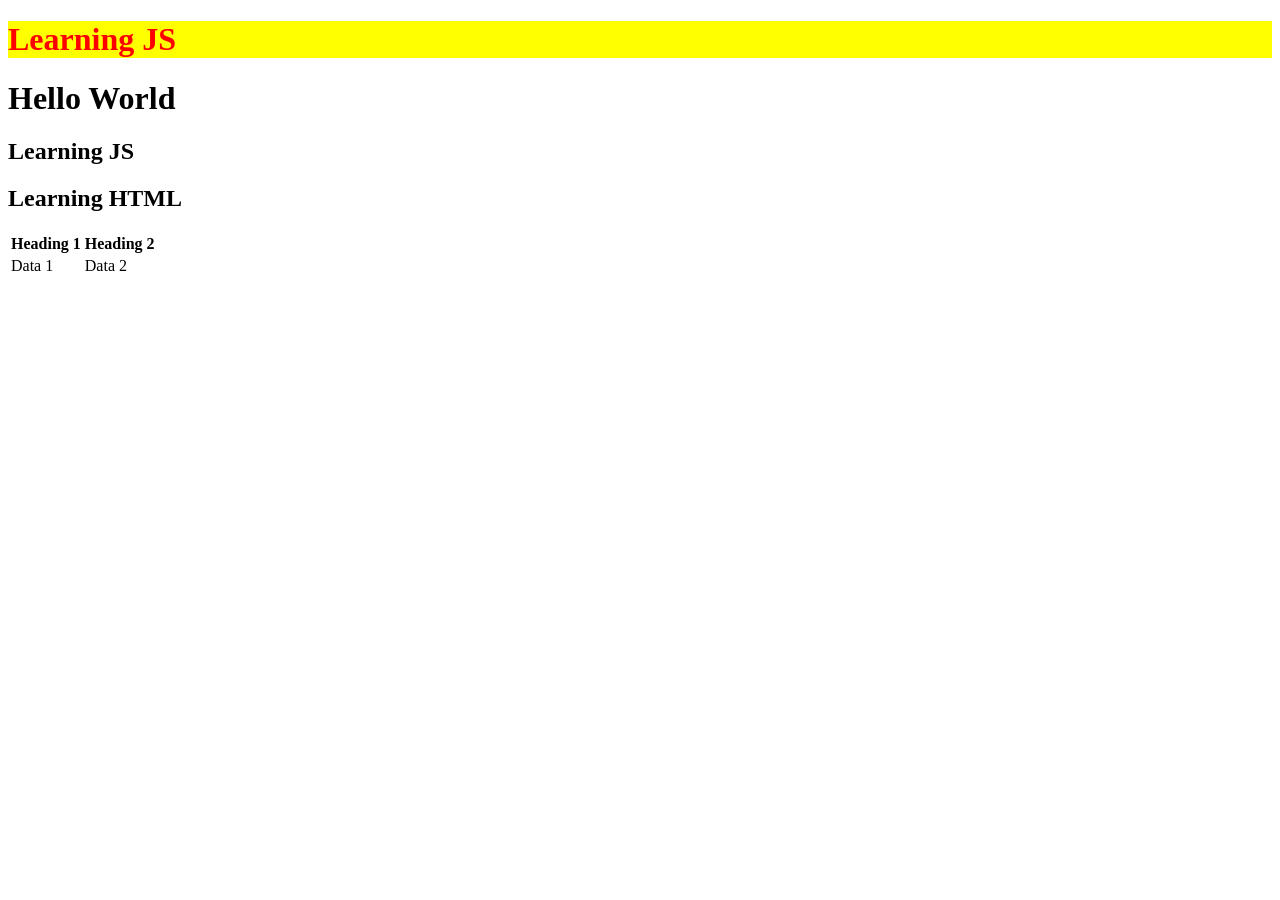
==== index.html @ 62aa4469 "Initial commit" ====
<!DOCTYPE html>
<html lang="en">
<head>
    <meta charset="UTF-8">
    <meta name="viewport" content="width=device-width, initial-scale=1.0">
    <title>Learning JS</title>
</head>

<body>

    <header>
        <h1>Learning JS</h1>
        <h1 class="c e">Another Heading</h1>

        <h2>Learning JS</h2>
        <h2>Learning HTML</h2>
    </header>
    <table>
        <tr>
            <th>Heading 1</th>
            <th>Heading 2</th>
        </tr>
        <tr>
            <td>Data 1</td>
            <td>Data 2</td>
        </tr>
    <script src="index.js"></script>

</body>
</html>
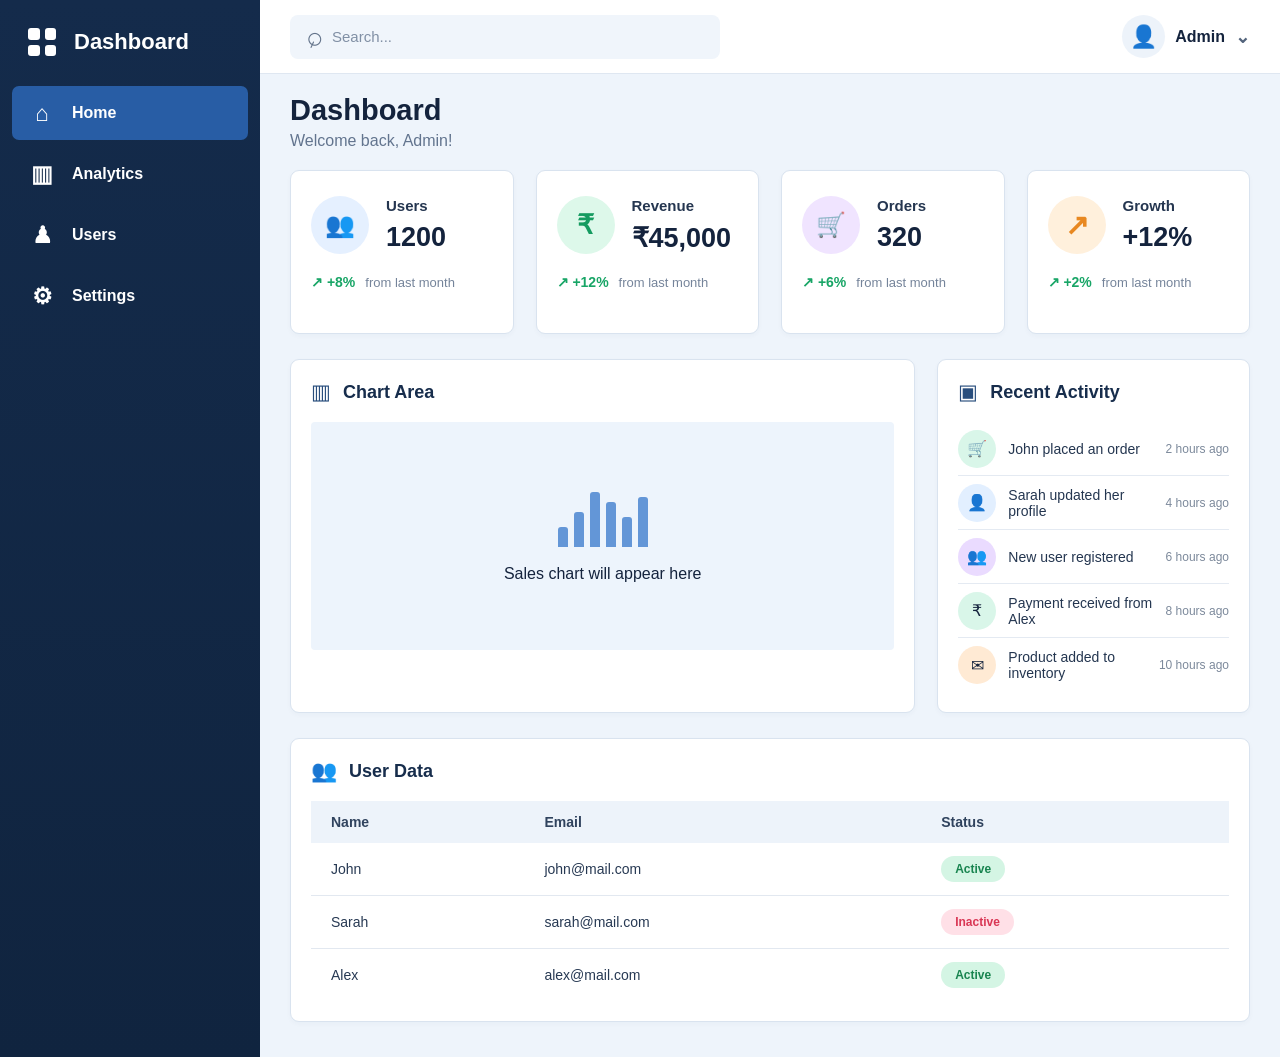
==== commit 3052df43: "Add new files" ====
--- a/index.html
+++ b/index.html
@@ -1,30 +1,613 @@
 <!DOCTYPE html>
 <html lang="en">
+
 <head>
     <meta charset="UTF-8">
     <meta name="viewport" content="width=device-width, initial-scale=1.0">
-    <title>Learning JS</title>
+
+    <title>Responsive Dashboard</title>
+
+    <link rel="stylesheet" href="style.css">
+    <script src="search.js" defer></script>
 </head>
 
 <body>
 
-    <header>
-        <h1>Learning JS</h1>
-        <h1 class="c e">Another Heading</h1>
-
-        <h2>Learning JS</h2>
-        <h2>Learning HTML</h2>
-    </header>
-    <table>
-        <tr>
-            <th>Heading 1</th>
-            <th>Heading 2</th>
-        </tr>
-        <tr>
-            <td>Data 1</td>
-            <td>Data 2</td>
-        </tr>
-    <script src="index.js"></script>
+    <div class="dashboard">
+
+        <!-- ================= SIDEBAR ================= -->
+
+        <aside class="sidebar">
+
+            <div class="sidebar-title">
+
+                <div class="dashboard-icon">
+                    <span></span>
+                    <span></span>
+                    <span></span>
+                    <span></span>
+                </div>
+
+                <h2>Dashboard</h2>
+
+            </div>
+
+
+            <nav class="sidebar-nav">
+
+                <a href="index.html" class="nav-item active">
+                    <span class="nav-icon">⌂</span>
+                    <span>Home</span>
+                </a>
+
+                <a href="analytics.html" class="nav-item">
+                    <span class="nav-icon">▥</span>
+                    <span>Analytics</span>
+                </a>
+
+                <a href="users.html" class="nav-item">
+                    <span class="nav-icon">♟</span>
+                    <span>Users</span>
+                </a>
+
+                <a href="settings.html" class="nav-item">
+                    <span class="nav-icon">⚙</span>
+                    <span>Settings</span>
+                </a>
+
+            </nav>
+
+        </aside>
+
+
+
+        <!-- ================= HEADER ================= -->
+
+        <header class="header">
+
+            <div class="search-box">
+
+                <span class="search-icon">⌕</span>
+
+                <input
+                    type="text"
+                    class="search"
+                    placeholder="Search..."
+                >
+
+            </div>
+
+
+            <div class="profile">
+
+                <div class="profile-circle">
+                    👤
+                </div>
+
+                <span>Admin</span>
+
+                <span class="dropdown">
+                    ⌄
+                </span>
+
+            </div>
+
+        </header>
+
+
+
+        <!-- ================= MAIN ================= -->
+
+        <main class="main">
+
+
+            <!-- ================= WELCOME ================= -->
+
+            <section class="welcome">
+
+                <h1>Dashboard</h1>
+
+                <p>
+                    Welcome back, Admin!
+                </p>
+
+            </section>
+
+
+
+            <!-- ================= CARDS ================= -->
+
+            <section class="cards">
+
+
+                <!-- USERS CARD -->
+
+                <div class="card users-card">
+
+                    <div class="card-top">
+
+                        <div class="card-icon users-icon">
+                            👥
+                        </div>
+
+                        <div>
+
+                            <p class="card-title">
+                                Users
+                            </p>
+
+                            <h2>
+                                1200
+                            </h2>
+
+                        </div>
+
+                    </div>
+
+
+                    <div class="growth">
+
+                        <span>
+                            ↗ +8%
+                        </span>
+
+                        <small>
+                            from last month
+                        </small>
+
+                    </div>
+
+                </div>
+
+
+
+                <!-- REVENUE CARD -->
+
+                <div class="card revenue-card">
+
+                    <div class="card-top">
+
+                        <div class="card-icon revenue-icon">
+                            ₹
+                        </div>
+
+                        <div>
+
+                            <p class="card-title">
+                                Revenue
+                            </p>
+
+                            <h2>
+                                ₹45,000
+                            </h2>
+
+                        </div>
+
+                    </div>
+
+
+                    <div class="growth">
+
+                        <span>
+                            ↗ +12%
+                        </span>
+
+                        <small>
+                            from last month
+                        </small>
+
+                    </div>
+
+                </div>
+
+
+
+                <!-- ORDERS CARD -->
+
+                <div class="card orders-card">
+
+                    <div class="card-top">
+
+                        <div class="card-icon orders-icon">
+                            🛒
+                        </div>
+
+                        <div>
+
+                            <p class="card-title">
+                                Orders
+                            </p>
+
+                            <h2>
+                                320
+                            </h2>
+
+                        </div>
+
+                    </div>
+
+
+                    <div class="growth">
+
+                        <span>
+                            ↗ +6%
+                        </span>
+
+                        <small>
+                            from last month
+                        </small>
+
+                    </div>
+
+                </div>
+
+
+
+                <!-- GROWTH CARD -->
+
+                <div class="card growth-card">
+
+                    <div class="card-top">
+
+                        <div class="card-icon growth-icon">
+                            ↗
+                        </div>
+
+                        <div>
+
+                            <p class="card-title">
+                                Growth
+                            </p>
+
+                            <h2>
+                                +12%
+                            </h2>
+
+                        </div>
+
+                    </div>
+
+
+                    <div class="growth">
+
+                        <span>
+                            ↗ +2%
+                        </span>
+
+                        <small>
+                            from last month
+                        </small>
+
+                    </div>
+
+                </div>
+
+            </section>
+
+
+
+            <!-- ================= CHART + ACTIVITY ================= -->
+
+            <section class="content-grid">
+
+
+                <!-- ================= CHART PANEL ================= -->
+
+                <div class="panel chart-panel">
+
+                    <div class="panel-heading">
+
+                        <span>
+                            ▥
+                        </span>
+
+                        <h3>
+                            Chart Area
+                        </h3>
+
+                    </div>
+
+
+                    <!-- ACTUAL CHART -->
+
+                    <div class="chart">
+
+                        <div class="chart-content">
+
+
+                            <div class="chart-bars">
+
+                                <span class="bar bar-1"></span>
+
+                                <span class="bar bar-2"></span>
+
+                                <span class="bar bar-3"></span>
+
+                                <span class="bar bar-4"></span>
+
+                                <span class="bar bar-5"></span>
+
+                                <span class="bar bar-6"></span>
+
+                            </div>
+
+
+                            <p>
+                                Sales chart will appear here
+                            </p>
+
+
+                        </div>
+
+                    </div>
+
+                </div>
+                <!-- IMPORTANT: Chart panel closes here -->
+
+
+
+                <!-- ================= RECENT ACTIVITY ================= -->
+
+                <div class="panel activity-panel">
+
+                    <div class="panel-heading">
+
+                        <span>
+                            ▣
+                        </span>
+
+                        <h3>
+                            Recent Activity
+                        </h3>
+
+                    </div>
+
+
+                    <div class="activity-list">
+
+
+                        <!-- Activity 1 -->
+
+                        <div class="activity-item">
+
+                            <div class="activity-icon green">
+                                🛒
+                            </div>
+
+                            <p>
+                                John placed an order
+                            </p>
+
+                            <span>
+                                2 hours ago
+                            </span>
+
+                        </div>
+
+
+
+                        <!-- Activity 2 -->
+
+                        <div class="activity-item">
+
+                            <div class="activity-icon blue">
+                                👤
+                            </div>
+
+                            <p>
+                                Sarah updated her profile
+                            </p>
+
+                            <span>
+                                4 hours ago
+                            </span>
+
+                        </div>
+
+
+
+                        <!-- Activity 3 -->
+
+                        <div class="activity-item">
+
+                            <div class="activity-icon purple">
+                                👥
+                            </div>
+
+                            <p>
+                                New user registered
+                            </p>
+
+                            <span>
+                                6 hours ago
+                            </span>
+
+                        </div>
+
+
+
+                        <!-- Activity 4 -->
+
+                        <div class="activity-item">
+
+                            <div class="activity-icon green">
+                                ₹
+                            </div>
+
+                            <p>
+                                Payment received from Alex
+                            </p>
+
+                            <span>
+                                8 hours ago
+                            </span>
+
+                        </div>
+
+
+
+                        <!-- Activity 5 -->
+
+                        <div class="activity-item">
+
+                            <div class="activity-icon orange">
+                                ✉
+                            </div>
+
+                            <p>
+                                Product added to inventory
+                            </p>
+
+                            <span>
+                                10 hours ago
+                            </span>
+
+                        </div>
+
+
+                    </div>
+
+                </div>
+
+            </section>
+
+
+
+            <!-- ================= USER DATA TABLE ================= -->
+
+            <section class="table-container">
+
+
+                <div class="panel-heading">
+
+                    <span>
+                        👥
+                    </span>
+
+                    <h3>
+                        User Data
+                    </h3>
+
+                </div>
+
+
+
+                <div class="table-wrapper">
+
+
+                    <table>
+
+
+                        <thead>
+
+                            <tr>
+
+                                <th>
+                                    Name
+                                </th>
+
+                                <th>
+                                    Email
+                                </th>
+
+                                <th>
+                                    Status
+                                </th>
+
+                            </tr>
+
+                        </thead>
+
+
+
+                        <tbody>
+
+
+                            <!-- USER 1 -->
+
+                            <tr>
+
+                                <td>
+                                    John
+                                </td>
+
+                                <td>
+                                    john@mail.com
+                                </td>
+
+                                <td>
+
+                                    <span class="status active-status">
+                                        Active
+                                    </span>
+
+                                </td>
+
+                            </tr>
+
+
+
+                            <!-- USER 2 -->
+
+                            <tr>
+
+                                <td>
+                                    Sarah
+                                </td>
+
+                                <td>
+                                    sarah@mail.com
+                                </td>
+
+                                <td>
+
+                                    <span class="status inactive-status">
+                                        Inactive
+                                    </span>
+
+                                </td>
+
+                            </tr>
+
+
+
+                            <!-- USER 3 -->
+
+                            <tr>
+
+                                <td>
+                                    Alex
+                                </td>
+
+                                <td>
+                                    alex@mail.com
+                                </td>
+
+                                <td>
+
+                                    <span class="status active-status">
+                                        Active
+                                    </span>
+
+                                </td>
+
+                            </tr>
+
+
+                        </tbody>
+
+                    </table>
+
+
+                </div>
+
+            </section>
+
+
+        </main>
+
+    </div>
 
 </body>
+
 </html>
--- a/style.css
+++ b/style.css
@@ -0,0 +1,1150 @@
+/* =====================================================
+   RESET
+===================================================== */
+
+* {
+    margin: 0;
+    padding: 0;
+    box-sizing: border-box;
+}
+
+body {
+    font-family: Arial, Helvetica, sans-serif;
+    background: #eef4fb;
+    color: #14233d;
+}
+
+
+/* =====================================================
+   MAIN DASHBOARD
+   CSS GRID - MANDATORY
+===================================================== */
+
+.dashboard {
+    min-height: 100vh;
+
+    display: grid;
+
+    grid-template-columns: 260px 1fr;
+
+    grid-template-rows: 74px 1fr;
+
+    grid-template-areas:
+        "sidebar header"
+        "sidebar main";
+}
+
+
+/* =====================================================
+   SIDEBAR
+===================================================== */
+
+.sidebar {
+    grid-area: sidebar;
+
+    background: linear-gradient(
+        180deg,
+        #142b4b,
+        #10243f
+    );
+
+    color: white;
+
+    padding: 28px 12px;
+
+    display: flex;
+    flex-direction: column;
+}
+
+
+.sidebar-title {
+    display: flex;
+    align-items: center;
+    gap: 18px;
+
+    padding: 0 16px 30px;
+}
+
+.sidebar-title h2 {
+    font-size: 22px;
+    font-weight: 700;
+}
+
+
+/* Dashboard 4-square icon */
+
+.dashboard-icon {
+    width: 28px;
+    height: 28px;
+
+    display: grid;
+    grid-template-columns: 1fr 1fr;
+    gap: 5px;
+}
+
+.dashboard-icon span {
+    background: white;
+    border-radius: 3px;
+}
+
+
+/* Navigation */
+
+.sidebar-nav {
+    display: flex;
+    flex-direction: column;
+    gap: 7px;
+}
+
+
+.nav-item {
+    color: white;
+    text-decoration: none;
+
+    height: 54px;
+
+    display: flex;
+    align-items: center;
+
+    gap: 18px;
+
+    padding: 0 18px;
+
+    border-radius: 7px;
+
+    font-size: 16px;
+    font-weight: 600;
+
+    transition: 0.2s;
+}
+
+
+.nav-item:hover {
+    background: rgba(255, 255, 255, 0.08);
+}
+
+
+.nav-item.active {
+    background: #285da5;
+}
+
+
+.nav-icon {
+    width: 24px;
+
+    font-size: 23px;
+
+    text-align: center;
+}
+
+
+/* =====================================================
+   HEADER
+   FLEXBOX - MANDATORY
+===================================================== */
+
+.header {
+    grid-area: header;
+
+    background: white;
+
+    border-bottom: 1px solid #dfe7f1;
+
+    padding: 0 30px;
+
+    display: flex;
+    align-items: center;
+    justify-content: space-between;
+}
+
+
+/* Search */
+
+.search-box {
+    width: 430px;
+    height: 44px;
+
+    background: #f0f5fb;
+
+    border-radius: 8px;
+
+    display: flex;
+    align-items: center;
+
+    padding: 0 15px;
+
+    gap: 10px;
+}
+
+
+.search-icon {
+    font-size: 28px;
+    color: #63738a;
+
+    transform: rotate(-20deg);
+}
+
+
+.search {
+    border: none;
+    outline: none;
+
+    background: transparent;
+
+    width: 100%;
+
+    font-size: 15px;
+
+    color: #23344f;
+}
+
+
+.search::placeholder {
+    color: #8190a5;
+}
+
+
+/* Profile */
+
+.profile {
+    display: flex;
+    align-items: center;
+
+    gap: 10px;
+
+    font-weight: 600;
+}
+
+
+.profile-circle {
+    width: 43px;
+    height: 43px;
+
+    background: #edf3fa;
+
+    border-radius: 50%;
+
+    display: flex;
+    align-items: center;
+    justify-content: center;
+
+    font-size: 22px;
+}
+
+
+.dropdown {
+    color: #53647c;
+    font-size: 18px;
+}
+
+
+/* =====================================================
+   MAIN
+===================================================== */
+
+.main {
+    grid-area: main;
+
+    padding: 20px 30px 35px;
+
+    overflow-x: hidden;
+}
+
+
+.welcome {
+    margin-bottom: 20px;
+}
+
+
+.welcome h1 {
+    font-size: 29px;
+    margin-bottom: 5px;
+}
+
+
+.welcome p {
+    font-size: 16px;
+    color: #62748e;
+}
+
+
+/* =====================================================
+   CARDS
+   FLEXBOX + FLEX WRAP - MANDATORY
+===================================================== */
+
+.cards {
+    display: flex;
+
+    flex-wrap: wrap;
+
+    gap: 22px;
+
+    margin-bottom: 25px;
+}
+
+
+.card {
+    flex: 1 1 220px;
+
+    min-height: 164px;
+
+    padding: 25px 20px;
+
+    border-radius: 9px;
+
+    background: white;
+
+    border: 1px solid #d9e3ef;
+
+    box-shadow: 0 2px 5px rgba(30, 55, 85, 0.03);
+}
+
+
+.card-top {
+    display: flex;
+    align-items: center;
+
+    gap: 17px;
+}
+
+
+.card-icon {
+    width: 58px;
+    height: 58px;
+
+    border-radius: 50%;
+
+    display: flex;
+    align-items: center;
+    justify-content: center;
+
+    font-size: 24px;
+    font-weight: bold;
+}
+
+
+.users-icon {
+    background: #e5f0ff;
+    color: #2374d8;
+}
+
+
+.revenue-icon {
+    background: #ddf8ea;
+    color: #159b60;
+    font-size: 27px;
+}
+
+
+.orders-icon {
+    background: #f0e4ff;
+    color: #8336c9;
+}
+
+
+.growth-icon {
+    background: #fff0dc;
+    color: #e88821;
+    font-size: 29px;
+}
+
+
+.card-title {
+    color: #253650;
+
+    font-size: 15px;
+
+    font-weight: 600;
+
+    margin-bottom: 8px;
+}
+
+
+.card h2 {
+    font-size: 27px;
+
+    color: #14233d;
+}
+
+
+.growth {
+    display: flex;
+
+    align-items: center;
+
+    gap: 10px;
+
+    margin-top: 20px;
+}
+
+
+.growth span {
+    color: #18a566;
+
+    font-size: 14px;
+
+    font-weight: 700;
+}
+
+
+.growth small {
+    color: #75849a;
+
+    font-size: 13px;
+}
+
+
+.growth.negative span {
+    color: #d93654;
+}
+
+
+/* =====================================================
+   CONTENT GRID
+===================================================== */
+
+.content-grid {
+    display: grid;
+
+    grid-template-columns: 2fr 1fr;
+
+    gap: 22px;
+
+    margin-bottom: 25px;
+}
+
+
+.panel {
+    background: white;
+
+    border: 1px solid #d9e3ef;
+
+    border-radius: 9px;
+
+    box-shadow: 0 2px 5px rgba(30, 55, 85, 0.03);
+}
+
+
+.chart-panel {
+    min-height: 335px;
+
+    padding: 20px;
+}
+
+
+.activity-panel {
+    min-height: 335px;
+
+    padding: 20px;
+}
+
+
+/* Panel Heading */
+
+.panel-heading {
+    display: flex;
+    align-items: center;
+
+    gap: 12px;
+
+    margin-bottom: 18px;
+}
+
+
+.panel-heading > span {
+    font-size: 21px;
+
+    color: #294e7d;
+}
+
+
+.panel-heading h3 {
+    font-size: 18px;
+
+    color: #172d4c;
+}
+
+
+/* =====================================================
+   CHART
+===================================================== */
+
+.chart {
+    height: 228px;
+
+    background: #edf4fc;
+
+    border-radius: 4px;
+
+    display: flex;
+    align-items: center;
+    justify-content: center;
+}
+
+
+.chart-placeholder {
+    text-align: center;
+
+    color: #536b8b;
+}
+
+
+.chart-bars {
+    height: 58px;
+
+    display: flex;
+
+    align-items: flex-end;
+
+    justify-content: center;
+
+    gap: 6px;
+
+    margin-bottom: 18px;
+}
+
+
+.chart-bars span {
+    width: 10px;
+
+    background: #6396d7;
+
+    border-radius: 3px 3px 0 0;
+}
+
+
+.chart-bars span:nth-child(1) {
+    height: 20px;
+}
+
+
+.chart-bars span:nth-child(2) {
+    height: 35px;
+}
+
+
+.chart-bars span:nth-child(3) {
+    height: 55px;
+}
+
+.chart-bars span:nth-child(4) {
+    height: 45px;
+}
+
+.chart-bars span:nth-child(5) {
+    height: 30px;
+}
+
+.chart-bars span:nth-child(6) {
+    height: 50px;
+}
+
+.chart-placeholder p {
+    font-size: 14px;
+}
+
+
+/* =====================================================
+   ACTIVITY
+===================================================== */
+
+.activity-list {
+    display: flex;
+
+    flex-direction: column;
+}
+
+
+.activity-item {
+    min-height: 54px;
+
+    display: grid;
+
+    grid-template-columns: 40px 1fr auto;
+
+    align-items: center;
+
+    gap: 10px;
+
+    border-bottom: 1px solid #e4eaf2;
+}
+
+
+.activity-item:last-child {
+    border-bottom: none;
+}
+
+
+.activity-icon {
+    width: 38px;
+    height: 38px;
+
+    border-radius: 50%;
+
+    display: flex;
+    align-items: center;
+    justify-content: center;
+
+    font-size: 16px;
+}
+
+
+.activity-icon.green {
+    background: #d9f6e9;
+}
+
+
+.activity-icon.blue {
+    background: #e2efff;
+}
+
+
+.activity-icon.purple {
+    background: #eadbff;
+}
+
+
+.activity-icon.orange {
+    background: #ffead4;
+}
+
+
+.activity-item p {
+    font-size: 14px;
+
+    color: #243650;
+}
+
+
+.activity-item > span {
+    color: #7c899b;
+
+    font-size: 12px;
+
+    white-space: nowrap;
+}
+
+
+/* =====================================================
+   TABLE
+===================================================== */
+
+.table-container {
+    background: white;
+
+    border: 1px solid #d9e3ef;
+
+    border-radius: 9px;
+
+    padding: 20px;
+
+    box-shadow: 0 2px 5px rgba(30, 55, 85, 0.03);
+}
+
+
+.table-wrapper {
+    width: 100%;
+
+    overflow-x: auto;
+}
+
+
+table {
+    width: 100%;
+
+    border-collapse: collapse;
+
+    min-width: 550px;
+}
+
+
+thead {
+    background: #edf3fa;
+}
+
+
+th {
+    text-align: left;
+
+    padding: 13px 20px;
+
+    font-size: 14px;
+
+    color: #30435e;
+}
+
+
+td {
+    padding: 13px 20px;
+
+    border-bottom: 1px solid #e2e8f0;
+
+    font-size: 14px;
+
+    color: #273953;
+}
+
+
+tbody tr:last-child td {
+    border-bottom: none;
+}
+
+
+/* Status */
+
+.status {
+    display: inline-block;
+
+    padding: 6px 14px;
+
+    border-radius: 20px;
+
+    font-size: 12px;
+
+    font-weight: 700;
+}
+
+
+.active-status {
+    background: #d4f5e4;
+
+    color: #18844f;
+}
+
+
+.inactive-status {
+    background: #ffe0e7;
+
+    color: #d93654;
+}
+
+
+/* =====================================================
+   PAGE HEADER (used on Analytics / Users / Settings)
+===================================================== */
+
+.page-header {
+    margin-bottom: 20px;
+}
+
+.page-header h1 {
+    font-size: 29px;
+    margin-bottom: 5px;
+}
+
+.page-header p {
+    font-size: 16px;
+    color: #62748e;
+}
+
+
+/* =====================================================
+   WEEKLY CHART (labeled bars)
+===================================================== */
+
+.weekly-chart {
+    height: 240px;
+
+    display: flex;
+    align-items: flex-end;
+
+    gap: 16px;
+
+    padding: 10px 6px 0;
+}
+
+.weekly-bar {
+    flex: 1;
+
+    display: flex;
+    flex-direction: column;
+    align-items: center;
+    justify-content: flex-end;
+
+    height: 100%;
+}
+
+.weekly-bar-fill {
+    width: 100%;
+    max-width: 34px;
+
+    background: #6396d7;
+
+    border-radius: 4px 4px 0 0;
+
+    transition: 0.2s;
+}
+
+.weekly-bar-fill:hover {
+    background: #2374d8;
+}
+
+.weekly-bar span {
+    margin-top: 10px;
+
+    font-size: 12px;
+
+    color: #7c899b;
+}
+
+
+/* =====================================================
+   SETTINGS
+===================================================== */
+
+.settings-group {
+    margin-bottom: 8px;
+}
+
+.settings-group + .settings-group {
+    margin-top: 6px;
+}
+
+.settings-group h4 {
+    font-size: 15px;
+
+    color: #172d4c;
+
+    padding: 4px 0 14px;
+}
+
+.setting-item {
+    display: flex;
+    align-items: center;
+    justify-content: space-between;
+
+    gap: 20px;
+
+    padding: 16px 0;
+
+    border-bottom: 1px solid #e4eaf2;
+}
+
+.setting-item:last-child {
+    border-bottom: none;
+}
+
+.setting-info h5 {
+    font-size: 14px;
+
+    color: #14233d;
+
+    margin-bottom: 4px;
+}
+
+.setting-info p {
+    font-size: 13px;
+
+    color: #75849a;
+}
+
+
+/* Toggle switch */
+
+.toggle {
+    width: 46px;
+    height: 26px;
+
+    background: #d9e3ef;
+
+    border-radius: 20px;
+
+    position: relative;
+
+    cursor: pointer;
+
+    border: none;
+
+    flex-shrink: 0;
+}
+
+.toggle::after {
+    content: "";
+
+    width: 20px;
+    height: 20px;
+
+    background: white;
+
+    border-radius: 50%;
+
+    position: absolute;
+    top: 3px;
+    left: 3px;
+
+    transition: 0.2s;
+}
+
+.toggle.active {
+    background: #2374d8;
+}
+
+.toggle.active::after {
+    left: 23px;
+}
+
+
+/* Select */
+
+.settings-select {
+    padding: 9px 12px;
+
+    border: 1px solid #d9e3ef;
+
+    border-radius: 7px;
+
+    background: white;
+
+    color: #23344f;
+
+    font-size: 14px;
+
+    flex-shrink: 0;
+}
+
+
+/* Save button */
+
+.save-btn {
+    background: #2374d8;
+
+    color: white;
+
+    border: none;
+
+    padding: 12px 22px;
+
+    border-radius: 7px;
+
+    font-size: 14px;
+    font-weight: 700;
+
+    cursor: pointer;
+
+    margin-top: 4px;
+}
+
+.save-btn:hover {
+    background: #1a5cad;
+}
+
+
+/* =====================================================
+   TABLET
+   <= 1024px
+===================================================== */
+
+@media (max-width: 1024px) {
+
+    .dashboard {
+        grid-template-columns: 210px 1fr;
+    }
+
+    .header {
+        padding: 0 20px;
+    }
+
+    .main {
+        padding: 20px;
+    }
+
+    .search-box {
+        width: 300px;
+    }
+
+    /*
+       Tablet requirement:
+       Stack grid sections
+    */
+
+    .content-grid {
+        grid-template-columns: 1fr;
+    }
+
+    .card {
+        flex: 1 1 45%;
+    }
+}
+
+
+/* =====================================================
+   MOBILE
+   <= 768px
+===================================================== */
+
+@media (max-width: 768px) {
+
+    /*
+       Sidebar becomes horizontal
+    */
+
+    .dashboard {
+        grid-template-columns: 1fr;
+
+        grid-template-rows: auto auto 1fr;
+
+        grid-template-areas:
+            "header"
+            "sidebar"
+            "main";
+    }
+
+
+    .sidebar {
+        padding: 10px 15px;
+
+        flex-direction: row;
+
+        align-items: center;
+
+        overflow-x: auto;
+    }
+
+
+    .sidebar-title {
+        padding: 0 20px 0 5px;
+
+        flex-shrink: 0;
+    }
+
+
+    .sidebar-title h2 {
+        display: none;
+    }
+
+
+    .sidebar-nav {
+        flex-direction: row;
+
+        gap: 8px;
+    }
+
+
+    .nav-item {
+        height: 44px;
+
+        padding: 0 15px;
+
+        white-space: nowrap;
+    }
+
+
+    .header {
+        height: auto;
+
+        padding: 15px 20px;
+    }
+
+
+    .search-box {
+        width: 60%;
+    }
+
+
+    .cards {
+        flex-direction: column;
+    }
+
+
+    .card {
+        width: 100%;
+
+        flex: 1 1 auto;
+    }
+
+
+    .content-grid {
+        grid-template-columns: 1fr;
+    }
+
+
+    .main {
+        padding: 20px 15px;
+    }
+}
+
+
+/* =====================================================
+   SMALL MOBILE
+   <= 480px
+===================================================== */
+
+@media (max-width: 480px) {
+
+    /*
+       Header stacks vertically
+    */
+
+    .header {
+        flex-direction: column;
+
+        align-items: stretch;
+
+        gap: 15px;
+    }
+
+
+    .search-box {
+        width: 100%;
+    }
+
+
+    .profile {
+        justify-content: flex-end;
+    }
+
+
+    .welcome h1 {
+        font-size: 25px;
+    }
+
+
+    .card {
+        padding: 20px;
+    }
+
+
+    .card-icon {
+        width: 50px;
+        height: 50px;
+    }
+
+
+    .chart-panel,
+    .activity-panel,
+    .table-container {
+        padding: 15px;
+    }
+
+
+    .activity-item {
+        grid-template-columns: 38px 1fr;
+
+        padding: 8px 0;
+    }
+
+
+    .activity-item > span {
+        grid-column: 2;
+    }
+
+
+    .chart {
+        height: 200px;
+    }
+
+
+    .weekly-chart {
+        height: 190px;
+
+        gap: 8px;
+    }
+
+
+    .setting-item {
+        flex-wrap: wrap;
+
+        gap: 10px;
+    }
+}
